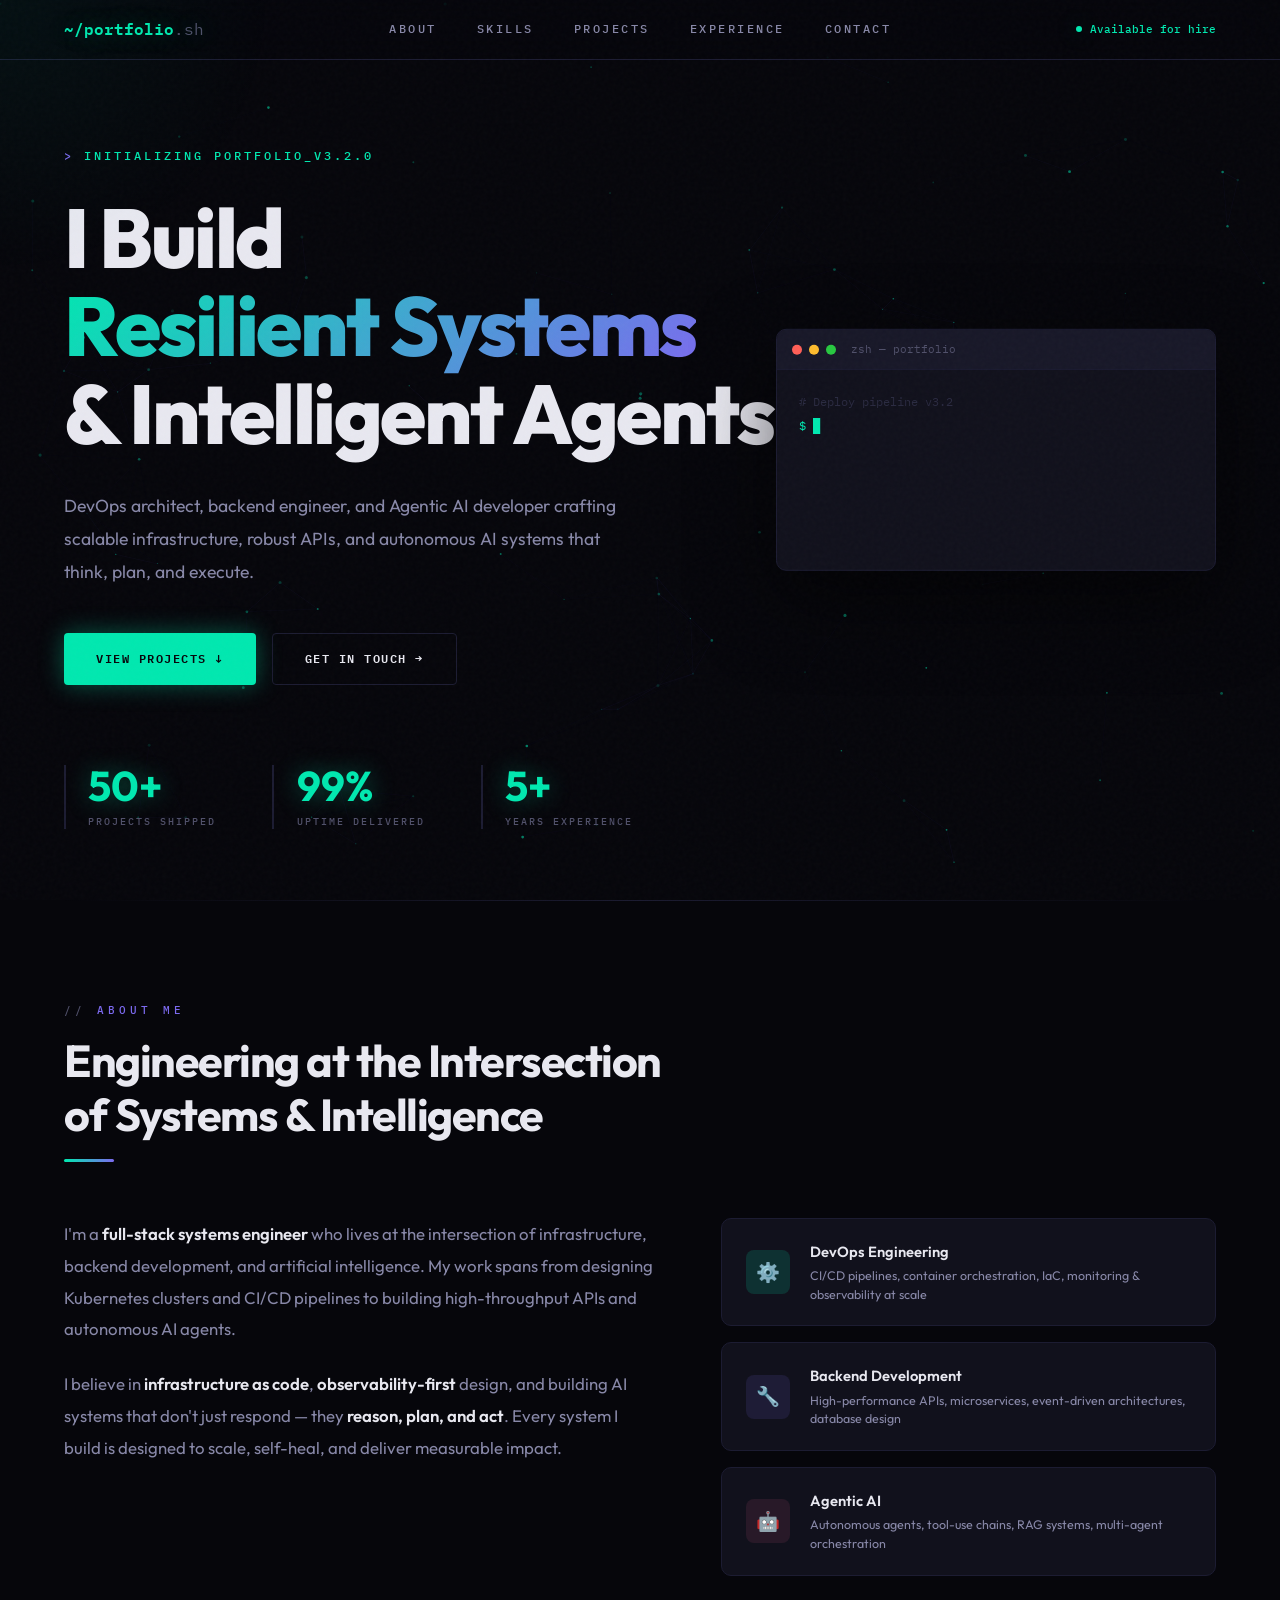
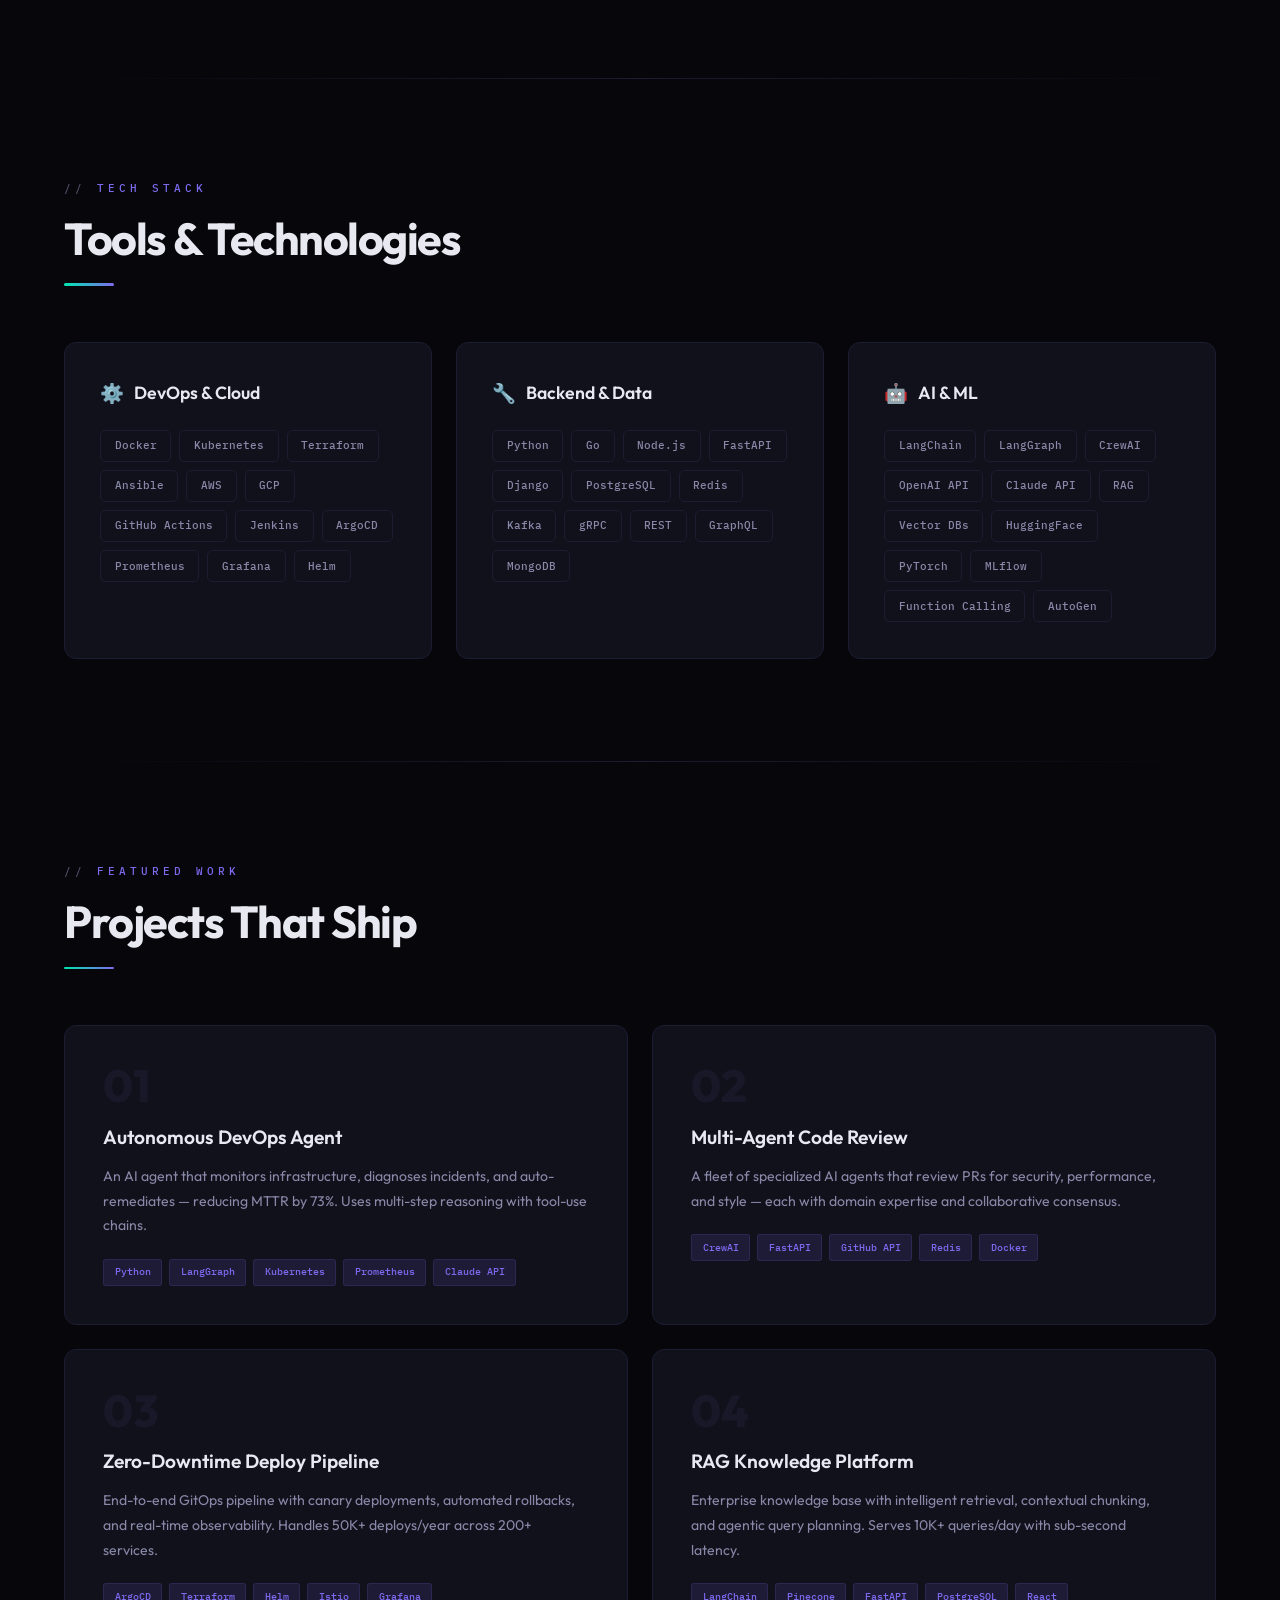
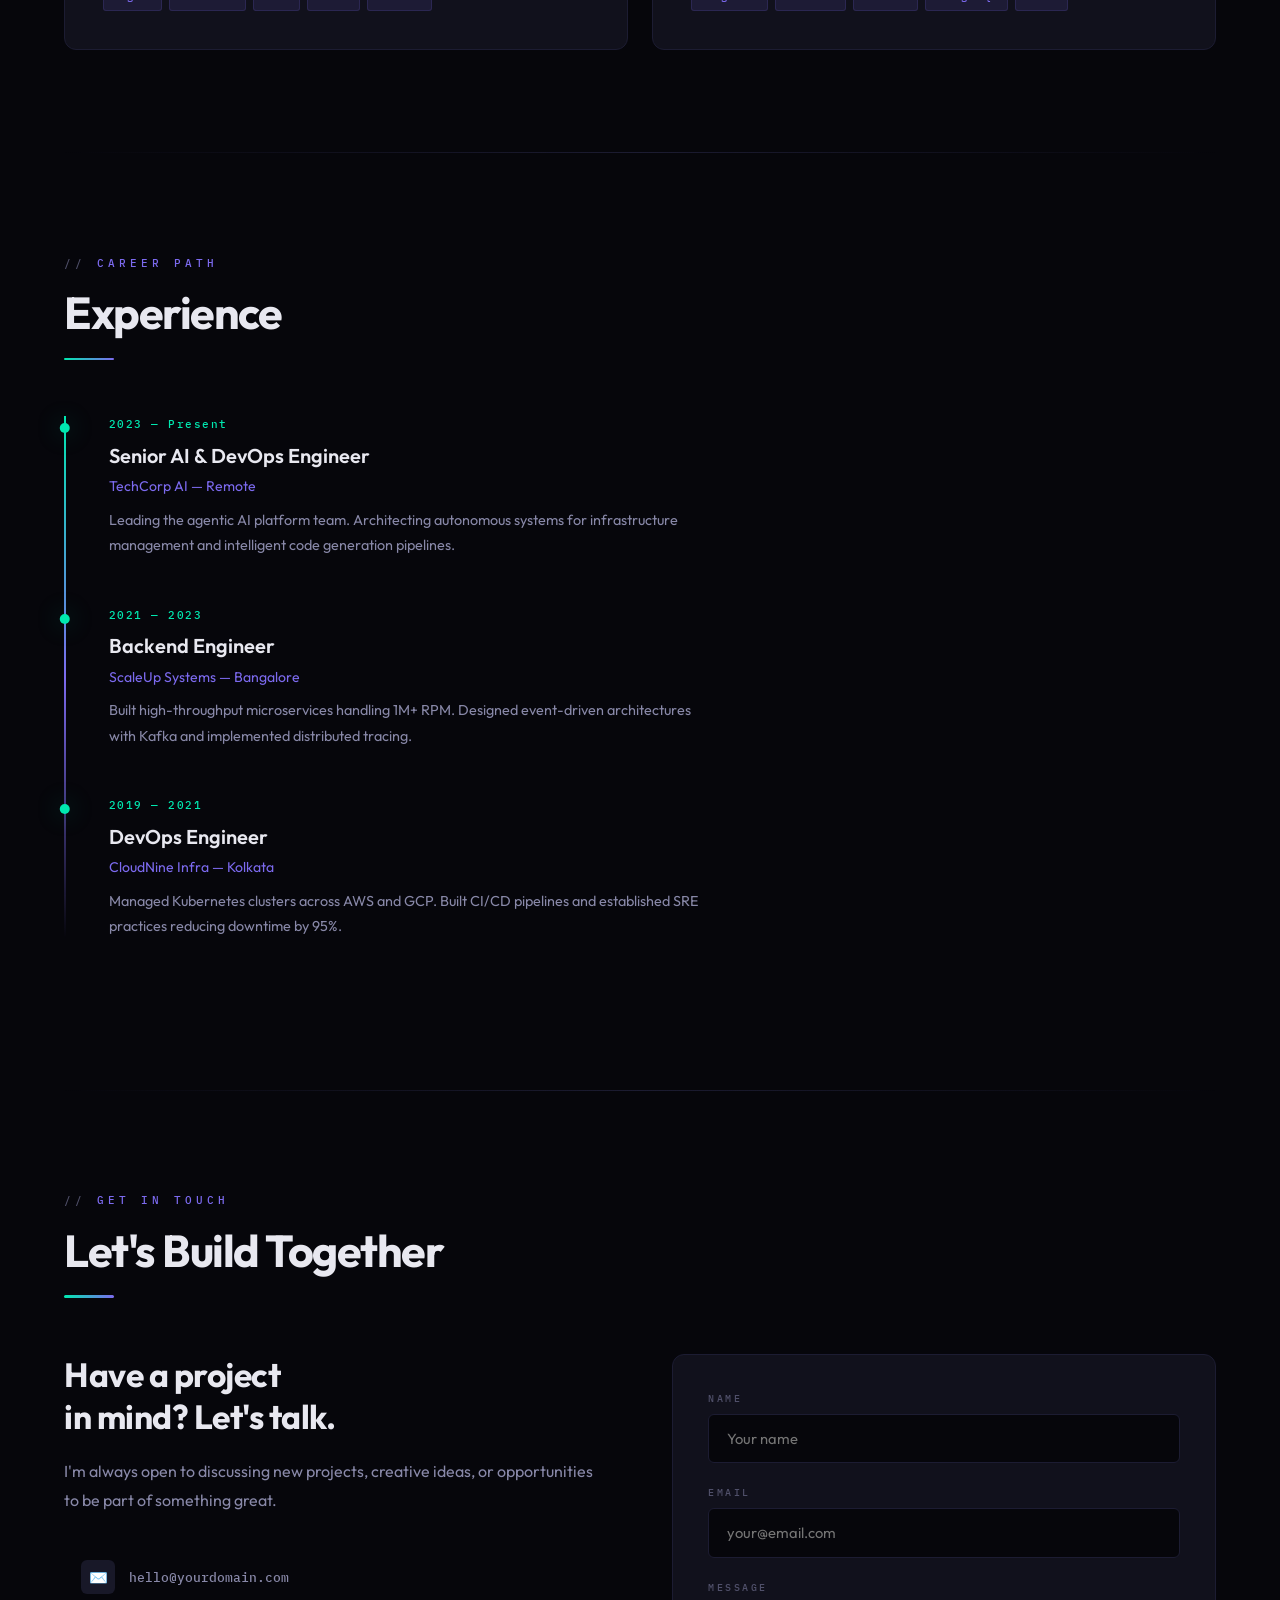
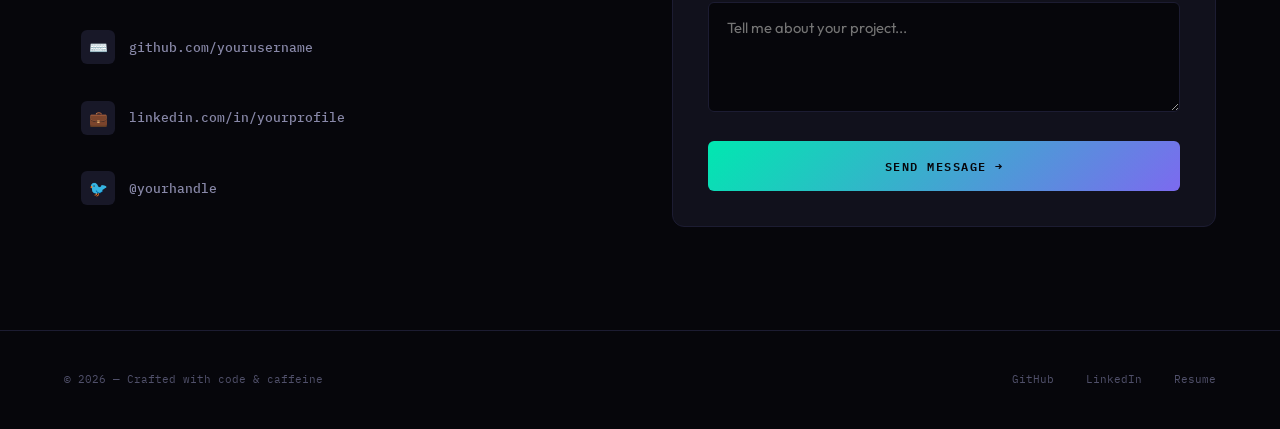
==== portfolio-preview.html @ 7e9af8e0 "First Commit" ====
<!DOCTYPE html>
<html lang="en">
<head>
<meta charset="UTF-8">
<meta name="viewport" content="width=device-width, initial-scale=1.0">
<title>Portfolio — DevOps · Backend · Agentic AI</title>
<link rel="icon" href="data:image/svg+xml,<svg xmlns='http://www.w3.org/2000/svg' viewBox='0 0 100 100'><text y='.9em' font-size='90'>⚡</text></svg>">
<style>
@import url('https://fonts.googleapis.com/css2?family=IBM+Plex+Mono:wght@300;400;500;600;700&family=Outfit:wght@300;400;500;600;700;800;900&display=swap');

:root {
  --bg:#06060b;--bg2:#0c0c14;--surf:#11111c;--elev:#181828;
  --brd:#1c1c32;--brd2:#2a2a48;
  --t1:#e8e8f0;--t2:#8888a8;--t3:#50506a;
  --ac:#00e8b0;--ac-d:rgba(0,232,176,0.15);--ac-g:0 0 24px rgba(0,232,176,0.35);
  --ac2:#7c6aef;--ac2-d:rgba(124,106,239,0.12);--ac2-g:0 0 24px rgba(124,106,239,0.3);
  --ac3:#f06292;
  --fm:'IBM Plex Mono',monospace;--fd:'Outfit',sans-serif;
  --px:clamp(1.5rem,5vw,6rem);--py:clamp(4rem,8vw,8rem);
  --eo:cubic-bezier(0.16,1,0.3,1);
}

*,*::before,*::after{margin:0;padding:0;box-sizing:border-box}
html{scroll-behavior:smooth;scrollbar-width:thin;scrollbar-color:var(--ac2) var(--bg)}
body{font-family:var(--fd);background:var(--bg);color:var(--t1);overflow-x:hidden;-webkit-font-smoothing:antialiased;line-height:1.6}
a{color:inherit;text-decoration:none}

body::before{content:'';position:fixed;inset:0;z-index:9998;pointer-events:none;opacity:0.025;
background-image:url("data:image/svg+xml,%3Csvg viewBox='0 0 256 256' xmlns='http://www.w3.org/2000/svg'%3E%3Cfilter id='n'%3E%3CfeTurbulence type='fractalNoise' baseFrequency='0.9' numOctaves='4' stitchTiles='stitch'/%3E%3C/filter%3E%3Crect width='100%25' height='100%25' filter='url(%23n)'/%3E%3C/svg%3E");background-repeat:repeat}

#cursor-glow{position:fixed;width:600px;height:600px;border-radius:50%;pointer-events:none;z-index:9997;
background:radial-gradient(circle,rgba(0,232,176,0.05) 0%,transparent 65%);transform:translate(-50%,-50%);will-change:left,top}
#particles-canvas{position:fixed;inset:0;z-index:0;pointer-events:none}

/* NAV */
nav{position:fixed;top:0;left:0;right:0;z-index:100;padding:1rem var(--px);display:flex;justify-content:space-between;align-items:center;
backdrop-filter:blur(24px) saturate(1.2);background:rgba(6,6,11,0.75);border-bottom:1px solid var(--brd);transition:transform .5s var(--eo)}
nav.hid{transform:translateY(-100%)}
.logo{font-family:var(--fm);font-weight:600;font-size:1rem;color:var(--ac);text-shadow:var(--ac-g)}.logo .d{color:var(--t3);font-weight:400}
.nl{display:flex;gap:2.5rem;align-items:center}
.nl a{font-family:var(--fm);font-size:.72rem;font-weight:500;text-transform:uppercase;letter-spacing:2.5px;color:var(--t2);position:relative;transition:color .3s}
.nl a::after{content:'';position:absolute;bottom:-6px;left:0;width:0;height:1.5px;background:var(--ac);box-shadow:var(--ac-g);transition:width .35s var(--eo)}
.nl a:hover{color:var(--ac)}.nl a:hover::after{width:100%}
.ns{display:flex;align-items:center;gap:.5rem;font-family:var(--fm);font-size:.68rem;font-weight:500;color:var(--ac)}
.sd{width:6px;height:6px;background:var(--ac);border-radius:50%;box-shadow:var(--ac-g);animation:pulse 2.5s infinite}
@keyframes pulse{0%,100%{opacity:1;transform:scale(1)}50%{opacity:.4;transform:scale(1.8)}}

/* HERO */
.hero{position:relative;z-index:1;min-height:100vh;display:flex;align-items:center;padding:calc(5rem + 60px) var(--px) 4rem}
.hc{max-width:820px}
.ht{font-family:var(--fm);font-size:.72rem;font-weight:500;color:var(--ac);letter-spacing:3px;text-transform:uppercase;margin-bottom:1.8rem;opacity:0;animation:su .7s .2s var(--eo) forwards}
.ht::before{content:'> ';color:var(--ac2)}
.hero h1{font-family:var(--fd);font-size:clamp(2.8rem,6.5vw,5.2rem);font-weight:800;line-height:1.06;letter-spacing:-2.5px;margin-bottom:2rem;opacity:0;animation:su .7s .4s var(--eo) forwards}
.hero h1 .l{display:block}
.hero h1 .g{background:linear-gradient(135deg,var(--ac),var(--ac2));-webkit-background-clip:text;-webkit-text-fill-color:transparent;background-clip:text}
.hd{font-size:1.1rem;color:var(--t2);line-height:1.85;max-width:560px;margin-bottom:2.8rem;opacity:0;animation:su .7s .6s var(--eo) forwards}
.ha{display:flex;gap:1rem;flex-wrap:wrap;opacity:0;animation:su .7s .8s var(--eo) forwards}
.btn{font-family:var(--fm);font-size:.76rem;font-weight:600;letter-spacing:1.5px;text-transform:uppercase;padding:.95rem 2rem;border:none;cursor:pointer;display:inline-flex;align-items:center;gap:.55rem;border-radius:4px;transition:all .35s var(--eo)}
.bp{background:var(--ac);color:var(--bg);box-shadow:var(--ac-g)}.bp:hover{transform:translateY(-2px);box-shadow:0 0 50px rgba(0,232,176,.5)}
.bg{background:transparent;color:var(--t1);border:1px solid var(--brd)}.bg:hover{border-color:var(--ac2);color:var(--ac2);box-shadow:var(--ac2-g)}
.hm{display:flex;gap:3.5rem;margin-top:5rem;opacity:0;animation:su .7s 1s var(--eo) forwards}
.met{border-left:2px solid var(--brd);padding-left:1.4rem}
.mv{font-family:var(--fd);font-size:2.6rem;font-weight:700;color:var(--ac);text-shadow:var(--ac-g);line-height:1}
.ml{font-family:var(--fm);font-size:.65rem;font-weight:500;color:var(--t3);text-transform:uppercase;letter-spacing:2px;margin-top:.4rem}

/* Terminal */
.hterm{position:absolute;right:var(--px);top:50%;transform:translateY(-50%);width:440px;background:var(--surf);border:1px solid var(--brd);border-radius:10px;overflow:hidden;opacity:0;animation:sl .9s 1.1s var(--eo) forwards;box-shadow:0 30px 80px rgba(0,0,0,.6)}
.tb{display:flex;align-items:center;gap:7px;padding:11px 15px;background:var(--elev);border-bottom:1px solid var(--brd)}
.td{width:10px;height:10px;border-radius:50%}.td:nth-child(1){background:#ff5f57}.td:nth-child(2){background:#febc2e}.td:nth-child(3){background:#28c840}
.tb .tt{font-family:var(--fm);font-size:.68rem;color:var(--t3);margin-left:8px}
.tbody{padding:1.2rem 1.4rem;font-family:var(--fm);font-size:.73rem;line-height:2.1;color:var(--t3);min-height:200px}
.tbody .c{color:var(--ac)}.tbody .f{color:var(--ac2)}.tbody .s{color:var(--ac3)}.tbody .cm{color:#2a2a40}.tbody .ok{color:var(--ac)}
.tc{animation:blink 1s step-end infinite;color:var(--ac)}
@keyframes blink{0%,100%{opacity:1}50%{opacity:0}}

/* SECTIONS */
section{position:relative;z-index:1;padding:var(--py) var(--px)}
section+section::before{content:'';position:absolute;top:0;left:var(--px);right:var(--px);height:1px;background:linear-gradient(90deg,transparent,var(--brd),transparent)}
.sh{margin-bottom:3.5rem}
.slb{font-family:var(--fm);font-size:.68rem;font-weight:500;color:var(--ac2);text-transform:uppercase;letter-spacing:4px;margin-bottom:.9rem}
.slb::before{content:'// ';color:var(--t3)}
.st{font-family:var(--fd);font-size:clamp(1.8rem,3.5vw,3rem);font-weight:700;letter-spacing:-1.5px;line-height:1.2}
.sr{width:50px;height:2.5px;background:linear-gradient(90deg,var(--ac),var(--ac2));margin-top:1.1rem;border-radius:2px}

/* ABOUT */
.ag{display:grid;grid-template-columns:1.2fr 1fr;gap:4rem;align-items:start}
.at p{color:var(--t2);font-size:1.05rem;line-height:1.9;margin-bottom:1.4rem}.at strong{color:var(--t1);font-weight:600}
.acs{display:flex;flex-direction:column;gap:1rem}
.ac{background:var(--surf);border:1px solid var(--brd);border-radius:10px;padding:1.3rem 1.5rem;display:flex;align-items:center;gap:1.2rem;transition:all .4s var(--eo)}
.ac:hover{border-color:var(--ac);transform:translateX(6px);box-shadow:-4px 0 20px rgba(0,232,176,.1)}
.aci{width:44px;height:44px;display:flex;align-items:center;justify-content:center;border-radius:8px;font-size:1.2rem;flex-shrink:0}
.aci.dv{background:var(--ac-d)}.aci.be{background:var(--ac2-d)}.aci.ai{background:rgba(240,98,146,.1)}
.ac h4{font-size:.92rem;font-weight:600;margin-bottom:.25rem}.ac p{font-size:.78rem;color:var(--t2);line-height:1.5}

/* SKILLS */
.sg{display:grid;grid-template-columns:repeat(3,1fr);gap:1.5rem}
.skl{background:var(--surf);border:1px solid var(--brd);border-radius:12px;padding:2.2rem;transition:all .4s var(--eo);position:relative;overflow:hidden}
.skl::after{content:'';position:absolute;top:0;left:0;right:0;height:2px;background:linear-gradient(90deg,var(--ac),var(--ac2));transform:scaleX(0);transform-origin:left;transition:transform .5s var(--eo)}
.skl:hover::after{transform:scaleX(1)}.skl:hover{border-color:var(--brd2);transform:translateY(-3px);box-shadow:0 20px 50px rgba(0,0,0,.5)}
.sgh{display:flex;align-items:center;gap:.6rem;margin-bottom:1.3rem;font-family:var(--fd);font-size:1.1rem;font-weight:600}
.sgh .ic{font-size:1.2rem}
.tags{display:flex;flex-wrap:wrap;gap:.5rem}
.tag{font-family:var(--fm);font-size:.68rem;font-weight:500;padding:.4rem .85rem;border:1px solid var(--brd);border-radius:5px;color:var(--t2);transition:all .3s var(--eo);cursor:default}
.tag:hover{color:var(--ac);border-color:var(--ac);background:var(--ac-d);box-shadow:var(--ac-g);transform:translateY(-1px)}

/* PROJECTS */
.pg{display:grid;grid-template-columns:repeat(2,1fr);gap:1.5rem}
.pc{background:var(--surf);border:1px solid var(--brd);border-radius:12px;padding:2.4rem;transition:all .5s var(--eo);position:relative;overflow:hidden}
.pc::before{content:'';position:absolute;inset:0;background:radial-gradient(600px circle at var(--mx,50%) var(--my,50%),rgba(0,232,176,.04),transparent 50%);opacity:0;transition:opacity .4s;pointer-events:none}
.pc:hover::before{opacity:1}.pc:hover{border-color:var(--brd2);transform:translateY(-4px);box-shadow:0 30px 70px rgba(0,0,0,.45)}
.pn{font-family:var(--fd);font-size:2.8rem;font-weight:800;color:var(--elev);line-height:1;margin-bottom:.8rem;transition:color .4s}
.pc:hover .pn{color:var(--ac2)}
.pc h3{font-family:var(--fd);font-size:1.2rem;font-weight:600;margin-bottom:.7rem}
.pc p{font-size:.88rem;color:var(--t2);line-height:1.75;margin-bottom:1.3rem}
.pt{display:flex;flex-wrap:wrap;gap:.45rem}
.pt span{font-family:var(--fm);font-size:.62rem;font-weight:500;padding:.3rem .65rem;background:var(--ac2-d);border:1px solid rgba(124,106,239,.15);border-radius:3px;color:var(--ac2)}

/* TIMELINE */
.tl{position:relative;padding-left:2.8rem}
.tl::before{content:'';position:absolute;left:0;top:0;bottom:0;width:1.5px;background:linear-gradient(180deg,var(--ac),var(--ac2),transparent)}
.ti{position:relative;margin-bottom:3rem}
.ti::before{content:'';position:absolute;left:-2.8rem;top:7px;width:10px;height:10px;border-radius:50%;background:var(--ac);box-shadow:var(--ac-g);transform:translateX(-4.25px)}
.tdt{font-family:var(--fm);font-size:.68rem;font-weight:500;color:var(--ac);letter-spacing:1.5px;margin-bottom:.4rem}
.ti h3{font-family:var(--fd);font-size:1.25rem;font-weight:600;margin-bottom:.2rem}
.ti h4{font-size:.88rem;color:var(--ac2);font-weight:400;margin-bottom:.65rem}
.ti p{font-size:.9rem;color:var(--t2);line-height:1.75;max-width:600px}

/* CONTACT */
.cg{display:grid;grid-template-columns:1fr 1fr;gap:4rem}
.ci h3{font-family:var(--fd);font-size:2.1rem;font-weight:700;letter-spacing:-.5px;margin-bottom:1.2rem;line-height:1.25}
.ci p{color:var(--t2);line-height:1.85;margin-bottom:2rem}
.cls{display:flex;flex-direction:column;gap:.75rem}
.cl{display:flex;align-items:center;gap:.9rem;font-family:var(--fm);font-size:.82rem;font-weight:500;color:var(--t2);padding:.7rem 1rem;border-radius:8px;border:1px solid transparent;transition:all .3s var(--eo)}
.cl:hover{color:var(--ac);border-color:var(--brd);background:var(--surf)}
.cli{width:34px;height:34px;display:flex;align-items:center;justify-content:center;background:var(--elev);border-radius:6px;font-size:.95rem}
.cf{background:var(--surf);border:1px solid var(--brd);border-radius:12px;padding:2.2rem}
.fg{margin-bottom:1.3rem}
.fg label{font-family:var(--fm);font-size:.65rem;font-weight:500;text-transform:uppercase;letter-spacing:2.5px;color:var(--t3);display:block;margin-bottom:.45rem}
.fg input,.fg textarea{width:100%;background:var(--bg);border:1px solid var(--brd);border-radius:6px;padding:.9rem 1.1rem;color:var(--t1);font-family:var(--fd);font-size:.92rem;outline:none;transition:border-color .3s,box-shadow .3s}
.fg input:focus,.fg textarea:focus{border-color:var(--ac);box-shadow:0 0 0 3px var(--ac-d)}
.fg textarea{min-height:110px;resize:vertical}
.bs{font-family:var(--fm);font-size:.76rem;font-weight:600;letter-spacing:1.5px;text-transform:uppercase;padding:.95rem 2rem;width:100%;border:none;border-radius:6px;cursor:pointer;background:linear-gradient(135deg,var(--ac),var(--ac2));color:var(--bg);transition:all .35s var(--eo)}
.bs:hover{transform:translateY(-2px);box-shadow:0 0 40px rgba(0,232,176,.25),0 0 40px rgba(124,106,239,.25)}
.fst{font-family:var(--fm);font-size:.78rem;margin-top:1rem;padding:.8rem 1rem;border-radius:6px;display:none}
.fst.ok{display:block;background:var(--ac-d);color:var(--ac);border:1px solid rgba(0,232,176,.2)}
.fst.er{display:block;background:rgba(240,98,146,.08);color:var(--ac3);border:1px solid rgba(240,98,146,.15)}

/* FOOTER */
footer{position:relative;z-index:1;padding:2.5rem var(--px);border-top:1px solid var(--brd);display:flex;justify-content:space-between;align-items:center}
footer span{font-family:var(--fm);font-size:.7rem;color:var(--t3)}
.fl{display:flex;gap:2rem}.fl a{font-family:var(--fm);font-size:.7rem;color:var(--t3);transition:color .3s}.fl a:hover{color:var(--ac)}

/* ANIMATIONS */
@keyframes su{from{opacity:0;transform:translateY(30px)}to{opacity:1;transform:translateY(0)}}
@keyframes sl{from{opacity:0;transform:translate(40px,-50%)}to{opacity:1;transform:translate(0,-50%)}}
.rv{opacity:0;transform:translateY(35px);transition:opacity .7s var(--eo),transform .7s var(--eo)}
.rv.vis{opacity:1;transform:translateY(0)}.rv.d1{transition-delay:.1s}.rv.d2{transition-delay:.2s}.rv.d3{transition-delay:.3s}

/* RESPONSIVE */
@media(max-width:1100px){.hterm{display:none}}
@media(max-width:900px){.sg,.pg{grid-template-columns:1fr}.ag,.cg{grid-template-columns:1fr}.hm{gap:2rem;flex-wrap:wrap}}
@media(max-width:600px){nav .nl{gap:1rem}nav .nl a{font-size:.62rem;letter-spacing:1px}nav .ns{display:none}.hero h1{font-size:2.3rem;letter-spacing:-1px}footer{flex-direction:column;gap:1rem;text-align:center}}
</style>
</head>
<body>
<div id="cursor-glow"></div>
<canvas id="particles-canvas"></canvas>

<!-- NAV -->
<nav>
  <div class="logo">~/portfolio<span class="d">.sh</span></div>
  <div class="nl">
    <a href="#about">About</a>
    <a href="#skills">Skills</a>
    <a href="#projects">Projects</a>
    <a href="#experience">Experience</a>
    <a href="#contact">Contact</a>
  </div>
  <div class="ns"><div class="sd"></div>Available for hire</div>
</nav>

<!-- HERO -->
<section class="hero">
  <div class="hc">
    <div class="ht">Initializing portfolio_v3.2.0</div>
    <h1>
      <span class="l">I Build</span>
      <span class="l"><span class="g">Resilient Systems</span></span>
      <span class="l">& Intelligent Agents</span>
    </h1>
    <p class="hd">DevOps architect, backend engineer, and Agentic AI developer crafting scalable infrastructure, robust APIs, and autonomous AI systems that think, plan, and execute.</p>
    <div class="ha">
      <a href="#projects" class="btn bp">View Projects ↓</a>
      <a href="#contact" class="btn bg">Get in Touch →</a>
    </div>
    <div class="hm">
      <div class="met"><div class="mv" data-target="50" data-suffix="+">0</div><div class="ml">Projects Shipped</div></div>
      <div class="met"><div class="mv" data-target="99" data-suffix="%">0</div><div class="ml">Uptime Delivered</div></div>
      <div class="met"><div class="mv" data-target="5" data-suffix="+">0</div><div class="ml">Years Experience</div></div>
    </div>
  </div>
  <div class="hterm">
    <div class="tb"><div class="td"></div><div class="td"></div><div class="td"></div><span class="tt">zsh — portfolio</span></div>
    <div class="tbody" id="tlines"></div>
  </div>
</section>

<!-- ABOUT -->
<section id="about">
  <div class="sh rv"><div class="slb">About Me</div><h2 class="st">Engineering at the Intersection<br>of Systems & Intelligence</h2><div class="sr"></div></div>
  <div class="ag">
    <div class="at rv">
      <p>I'm a <strong>full-stack systems engineer</strong> who lives at the intersection of infrastructure, backend development, and artificial intelligence. My work spans from designing Kubernetes clusters and CI/CD pipelines to building high-throughput APIs and autonomous AI agents.</p>
      <p>I believe in <strong>infrastructure as code</strong>, <strong>observability-first</strong> design, and building AI systems that don't just respond — they <strong>reason, plan, and act</strong>. Every system I build is designed to scale, self-heal, and deliver measurable impact.</p>
    </div>
    <div class="acs">
      <div class="ac rv d1"><div class="aci dv">⚙️</div><div><h4>DevOps Engineering</h4><p>CI/CD pipelines, container orchestration, IaC, monitoring & observability at scale</p></div></div>
      <div class="ac rv d2"><div class="aci be">🔧</div><div><h4>Backend Development</h4><p>High-performance APIs, microservices, event-driven architectures, database design</p></div></div>
      <div class="ac rv d3"><div class="aci ai">🤖</div><div><h4>Agentic AI</h4><p>Autonomous agents, tool-use chains, RAG systems, multi-agent orchestration</p></div></div>
    </div>
  </div>
</section>

<!-- SKILLS -->
<section id="skills">
  <div class="sh rv"><div class="slb">Tech Stack</div><h2 class="st">Tools & Technologies</h2><div class="sr"></div></div>
  <div class="sg">
    <div class="skl rv d1">
      <div class="sgh"><span class="ic">⚙️</span> DevOps & Cloud</div>
      <div class="tags">
        <span class="tag">Docker</span><span class="tag">Kubernetes</span><span class="tag">Terraform</span><span class="tag">Ansible</span>
        <span class="tag">AWS</span><span class="tag">GCP</span><span class="tag">GitHub Actions</span><span class="tag">Jenkins</span>
        <span class="tag">ArgoCD</span><span class="tag">Prometheus</span><span class="tag">Grafana</span><span class="tag">Helm</span>
      </div>
    </div>
    <div class="skl rv d2">
      <div class="sgh"><span class="ic">🔧</span> Backend & Data</div>
      <div class="tags">
        <span class="tag">Python</span><span class="tag">Go</span><span class="tag">Node.js</span><span class="tag">FastAPI</span>
        <span class="tag">Django</span><span class="tag">PostgreSQL</span><span class="tag">Redis</span><span class="tag">Kafka</span>
        <span class="tag">gRPC</span><span class="tag">REST</span><span class="tag">GraphQL</span><span class="tag">MongoDB</span>
      </div>
    </div>
    <div class="skl rv d3">
      <div class="sgh"><span class="ic">🤖</span> AI & ML</div>
      <div class="tags">
        <span class="tag">LangChain</span><span class="tag">LangGraph</span><span class="tag">CrewAI</span><span class="tag">OpenAI API</span>
        <span class="tag">Claude API</span><span class="tag">RAG</span><span class="tag">Vector DBs</span><span class="tag">HuggingFace</span>
        <span class="tag">PyTorch</span><span class="tag">MLflow</span><span class="tag">Function Calling</span><span class="tag">AutoGen</span>
      </div>
    </div>
  </div>
</section>

<!-- PROJECTS -->
<section id="projects">
  <div class="sh rv"><div class="slb">Featured Work</div><h2 class="st">Projects That Ship</h2><div class="sr"></div></div>
  <div class="pg">
    <div class="pc rv">
      <div class="pn">01</div><h3>Autonomous DevOps Agent</h3>
      <p>An AI agent that monitors infrastructure, diagnoses incidents, and auto-remediates — reducing MTTR by 73%. Uses multi-step reasoning with tool-use chains.</p>
      <div class="pt"><span>Python</span><span>LangGraph</span><span>Kubernetes</span><span>Prometheus</span><span>Claude API</span></div>
    </div>
    <div class="pc rv">
      <div class="pn">02</div><h3>Multi-Agent Code Review</h3>
      <p>A fleet of specialized AI agents that review PRs for security, performance, and style — each with domain expertise and collaborative consensus.</p>
      <div class="pt"><span>CrewAI</span><span>FastAPI</span><span>GitHub API</span><span>Redis</span><span>Docker</span></div>
    </div>
    <div class="pc rv">
      <div class="pn">03</div><h3>Zero-Downtime Deploy Pipeline</h3>
      <p>End-to-end GitOps pipeline with canary deployments, automated rollbacks, and real-time observability. Handles 50K+ deploys/year across 200+ services.</p>
      <div class="pt"><span>ArgoCD</span><span>Terraform</span><span>Helm</span><span>Istio</span><span>Grafana</span></div>
    </div>
    <div class="pc rv">
      <div class="pn">04</div><h3>RAG Knowledge Platform</h3>
      <p>Enterprise knowledge base with intelligent retrieval, contextual chunking, and agentic query planning. Serves 10K+ queries/day with sub-second latency.</p>
      <div class="pt"><span>LangChain</span><span>Pinecone</span><span>FastAPI</span><span>PostgreSQL</span><span>React</span></div>
    </div>
  </div>
</section>

<!-- EXPERIENCE -->
<section id="experience">
  <div class="sh rv"><div class="slb">Career Path</div><h2 class="st">Experience</h2><div class="sr"></div></div>
  <div class="tl">
    <div class="ti rv"><div class="tdt">2023 — Present</div><h3>Senior AI & DevOps Engineer</h3><h4>TechCorp AI — Remote</h4><p>Leading the agentic AI platform team. Architecting autonomous systems for infrastructure management and intelligent code generation pipelines.</p></div>
    <div class="ti rv"><div class="tdt">2021 — 2023</div><h3>Backend Engineer</h3><h4>ScaleUp Systems — Bangalore</h4><p>Built high-throughput microservices handling 1M+ RPM. Designed event-driven architectures with Kafka and implemented distributed tracing.</p></div>
    <div class="ti rv"><div class="tdt">2019 — 2021</div><h3>DevOps Engineer</h3><h4>CloudNine Infra — Kolkata</h4><p>Managed Kubernetes clusters across AWS and GCP. Built CI/CD pipelines and established SRE practices reducing downtime by 95%.</p></div>
  </div>
</section>

<!-- CONTACT -->
<section id="contact">
  <div class="sh rv"><div class="slb">Get in Touch</div><h2 class="st">Let's Build Together</h2><div class="sr"></div></div>
  <div class="cg">
    <div class="ci rv">
      <h3>Have a project<br>in mind? Let's talk.</h3>
      <p>I'm always open to discussing new projects, creative ideas, or opportunities to be part of something great.</p>
      <div class="cls">
        <a href="mailto:hello@yourdomain.com" class="cl"><span class="cli">✉️</span>hello@yourdomain.com</a>
        <a href="https://github.com/yourusername" class="cl"><span class="cli">⌨️</span>github.com/yourusername</a>
        <a href="https://linkedin.com/in/yourprofile" class="cl"><span class="cli">💼</span>linkedin.com/in/yourprofile</a>
        <a href="https://twitter.com/yourhandle" class="cl"><span class="cli">🐦</span>@yourhandle</a>
      </div>
    </div>
    <div class="cf rv" id="contact-form">
      <div class="fg"><label>Name</label><input type="text" placeholder="Your name" id="cf-name"></div>
      <div class="fg"><label>Email</label><input type="email" placeholder="your@email.com" id="cf-email"></div>
      <div class="fg"><label>Message</label><textarea placeholder="Tell me about your project..." id="cf-msg"></textarea></div>
      <button class="bs" id="cf-btn">Send Message →</button>
      <div class="fst" id="cf-status"></div>
    </div>
  </div>
</section>

<footer>
  <span>© 2026 — Crafted with code & caffeine</span>
  <div class="fl"><a href="#">GitHub</a><a href="#">LinkedIn</a><a href="#">Resume</a></div>
</footer>

<script>
/* ═══ PARTICLES ═══ */
(function(){
  const c=document.getElementById('particles-canvas'),x=c.getContext('2d');
  let w,h,ps=[],m={x:-9e3,y:-9e3};
  function resize(){w=c.width=innerWidth;h=c.height=innerHeight;
    const t=w<768?45:100;while(ps.length<t)ps.push(mk());while(ps.length>t)ps.pop()}
  function mk(){return{x:Math.random()*(w||innerWidth),y:Math.random()*(h||innerHeight),
    vx:(Math.random()-.5)*.7,vy:(Math.random()-.5)*.7,
    sz:Math.random()*1.2+.5,op:Math.random()*.45+.1}}
  function loop(){
    x.clearRect(0,0,w,h);
    for(let i=0;i<ps.length;i++){
      const p=ps[i];p.x+=p.vx;p.y+=p.vy;
      const dx=m.x-p.x,dy=m.y-p.y,d=Math.sqrt(dx*dx+dy*dy);
      if(d<160&&d>0){p.x-=dx*.015;p.y-=dy*.015}
      if(p.x<-10)p.x=w+10;if(p.x>w+10)p.x=-10;
      if(p.y<-10)p.y=h+10;if(p.y>h+10)p.y=-10;
      x.beginPath();x.arc(p.x,p.y,p.sz,0,Math.PI*2);
      x.fillStyle=`rgba(0,232,176,${p.op})`;x.fill();
      for(let j=i+1;j<ps.length;j++){
        const dx2=p.x-ps[j].x,dy2=p.y-ps[j].y,d2=Math.sqrt(dx2*dx2+dy2*dy2);
        if(d2<130){x.beginPath();x.moveTo(p.x,p.y);x.lineTo(ps[j].x,ps[j].y);
          x.strokeStyle=`rgba(124,106,239,${.12*(1-d2/130)})`;x.lineWidth=.5;x.stroke()}
      }
    }
    requestAnimationFrame(loop);
  }
  addEventListener('resize',resize);
  addEventListener('mousemove',e=>{m.x=e.clientX;m.y=e.clientY});
  resize();loop();
})();

/* ═══ CURSOR GLOW ═══ */
(function(){
  const g=document.getElementById('cursor-glow');
  let mx=0,my=0,gx=0,gy=0;
  addEventListener('mousemove',e=>{mx=e.clientX;my=e.clientY});
  (function f(){gx+=(mx-gx)*.08;gy+=(my-gy)*.08;g.style.left=gx+'px';g.style.top=gy+'px';requestAnimationFrame(f)})();
})();

/* ═══ SCROLL REVEAL ═══ */
(function(){
  const obs=new IntersectionObserver(es=>{es.forEach(e=>{if(e.isIntersecting){e.target.classList.add('vis');obs.unobserve(e.target)}})},{threshold:.12,rootMargin:'0px 0px -40px 0px'});
  document.querySelectorAll('.rv').forEach(el=>obs.observe(el));
})();

/* ═══ COUNTER ═══ */
(function(){
  const obs=new IntersectionObserver(es=>{es.forEach(e=>{if(!e.isIntersecting)return;
    const el=e.target,t=+el.dataset.target,s=el.dataset.suffix||'',st=performance.now();
    (function f(n){const p=Math.min((n-st)/1500,1),v=1-Math.pow(1-p,3);
    el.textContent=Math.floor(v*t)+s;if(p<1)requestAnimationFrame(f)})(st);
    obs.unobserve(el)})},{threshold:.5});
  document.querySelectorAll('.mv').forEach(m=>obs.observe(m));
})();

/* ═══ NAV HIDE ═══ */
(function(){
  const n=document.querySelector('nav');let ls=0;
  addEventListener('scroll',()=>{const c=scrollY;
    if(c>ls&&c>80)n.classList.add('hid');else n.classList.remove('hid');ls=c});
})();

/* ═══ PROJECT CARD MOUSE ═══ */
document.querySelectorAll('.pc').forEach(c=>{
  c.addEventListener('mousemove',e=>{const r=c.getBoundingClientRect();
    c.style.setProperty('--mx',(e.clientX-r.left)+'px');
    c.style.setProperty('--my',(e.clientY-r.top)+'px')})});

/* ═══ TERMINAL TYPING ═══ */
(function(){
  const el=document.getElementById('tlines');if(!el)return;
  const cmds=[
    {t:'# Deploy pipeline v3.2',cls:'cm'},
    {p:1,t:'kubectl apply <span class="f">-f</span> <span class="s">deployment.yaml</span>'},
    {p:1,t:'docker build <span class="f">-t</span> <span class="s">agent-core:latest</span> .'},
    {p:1,t:'terraform plan <span class="f">-var-file</span>=<span class="s">prod.tfvars</span>'},
    {p:1,t:'python <span class="s">agent.py</span> <span class="f">--mode</span> autonomous'},
    {p:1,t:'pytest <span class="f">-v</span> <span class="s">tests/</span>',sx:' <span class="ok">✓ 142 passed</span>'},
    {p:1,t:'git push origin main',sx:' <span class="ok">→ deployed</span>'}
  ];
  const sl=ms=>new Promise(r=>setTimeout(r,ms));
  async function run(){
    await sl(1800);
    for(const cmd of cmds){
      const d=document.createElement('div');d.style.minHeight='1.5em';el.appendChild(d);
      if(cmd.cls){
        const plain=cmd.t;let o='';
        for(let i=0;i<plain.length;i++){o+=plain[i];d.innerHTML=`<span class="${cmd.cls}">${o}<span class="tc">█</span></span>`;await sl(18)}
        d.innerHTML=`<span class="${cmd.cls}">${plain}</span>`;
      }else{
        const stripped=cmd.t.replace(/<[^>]*>/g,'');
        d.innerHTML=`<span class="c">$</span> <span class="tc">█</span>`;await sl(200);
        for(let i=0;i<stripped.length;i++){d.innerHTML=`<span class="c">$</span> ${stripped.substring(0,i+1)}<span class="tc">█</span>`;await sl(30)}
        d.innerHTML=`<span class="c">$</span> ${cmd.t}`;
        if(cmd.sx){await sl(300);d.innerHTML+=cmd.sx}
      }
      await sl(400);
    }
    const f=document.createElement('div');f.style.minHeight='1.5em';
    f.innerHTML=`<span class="c">$</span> <span class="tc">█</span>`;el.appendChild(f);
  }
  run();
})();

/* ═══ CONTACT FORM (standalone mock) ═══ */
document.getElementById('cf-btn').addEventListener('click',()=>{
  const n=document.getElementById('cf-name').value.trim(),
        e=document.getElementById('cf-email').value.trim(),
        m=document.getElementById('cf-msg').value.trim(),
        s=document.getElementById('cf-status');
  if(!n||!e||!m){s.className='fst er';s.textContent='Please fill in all fields.';return}
  if(m.length<10){s.className='fst er';s.textContent='Message must be at least 10 characters.';return}
  // In standalone mode, simulate success
  s.className='fst ok';s.textContent='Message sent! (Connect the Python backend for real delivery)';
  document.getElementById('cf-name').value='';document.getElementById('cf-email').value='';document.getElementById('cf-msg').value='';
});
</script>
</body>
</html>
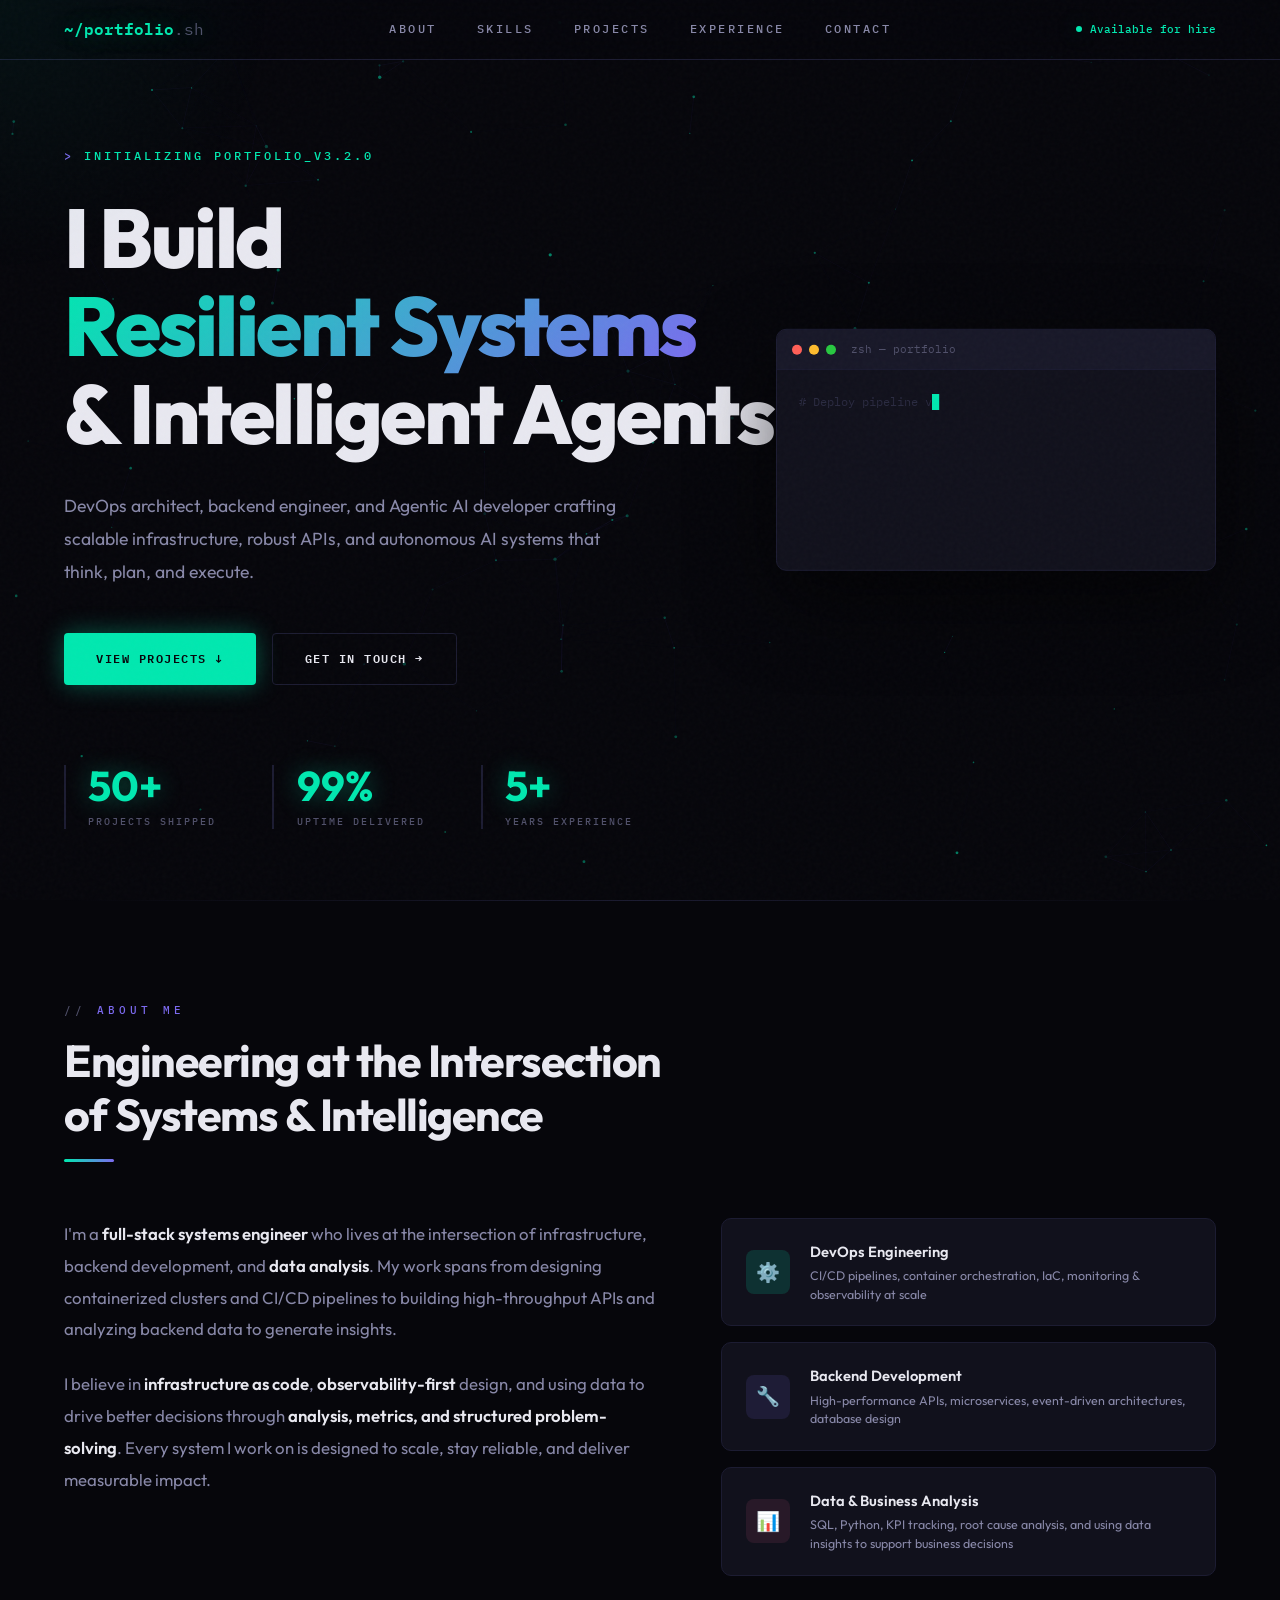
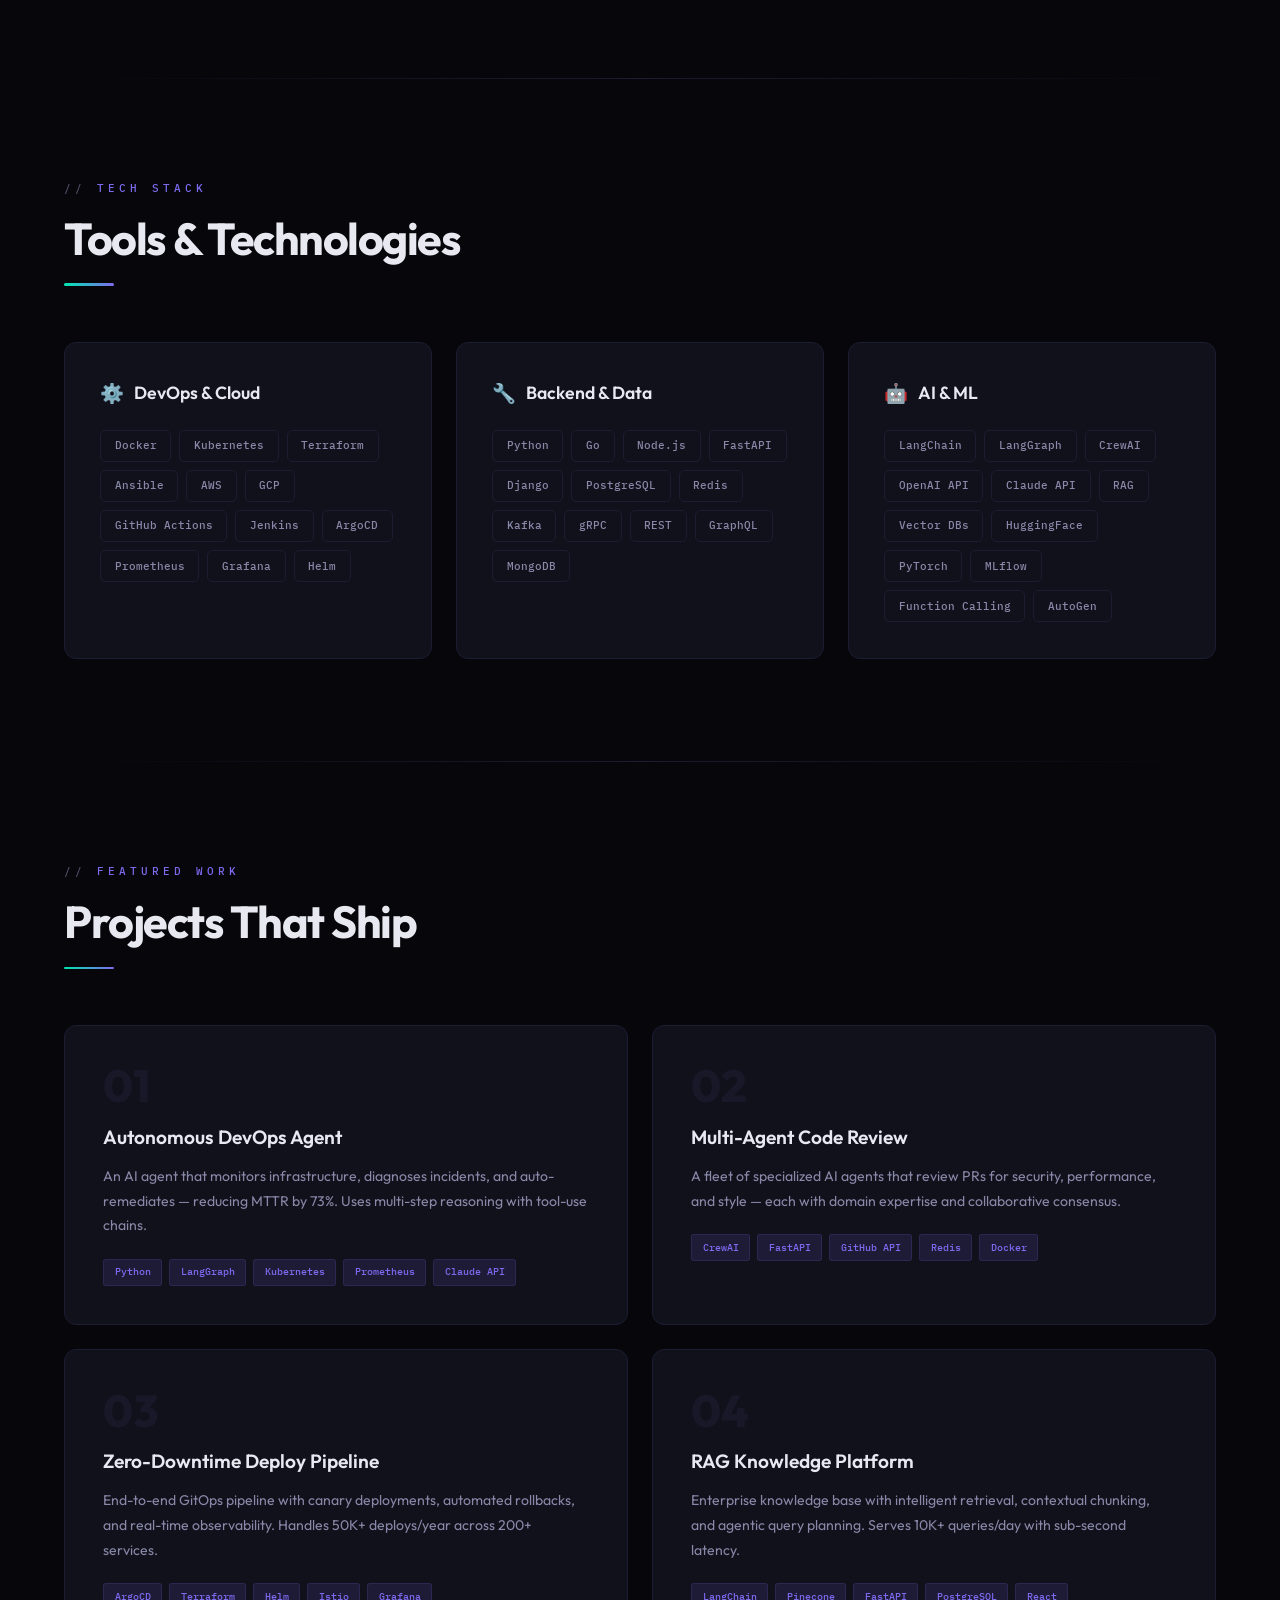
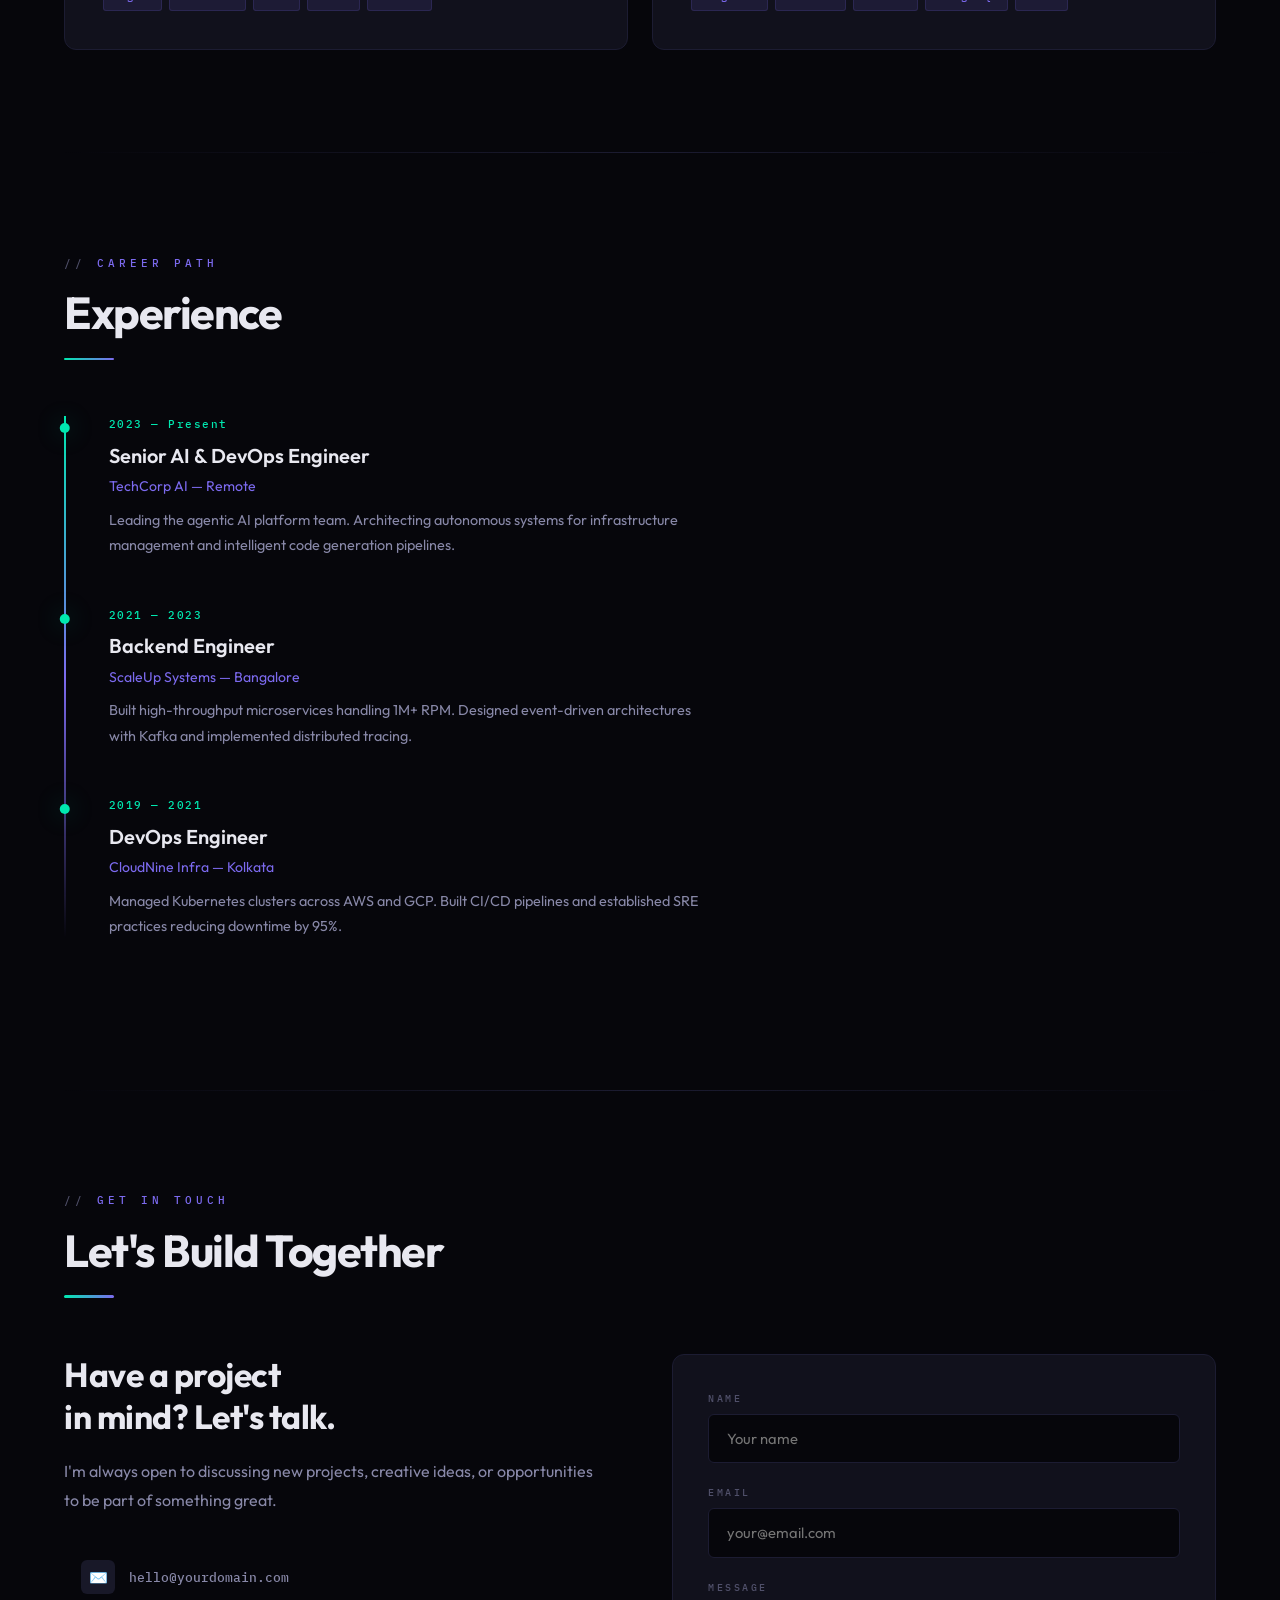
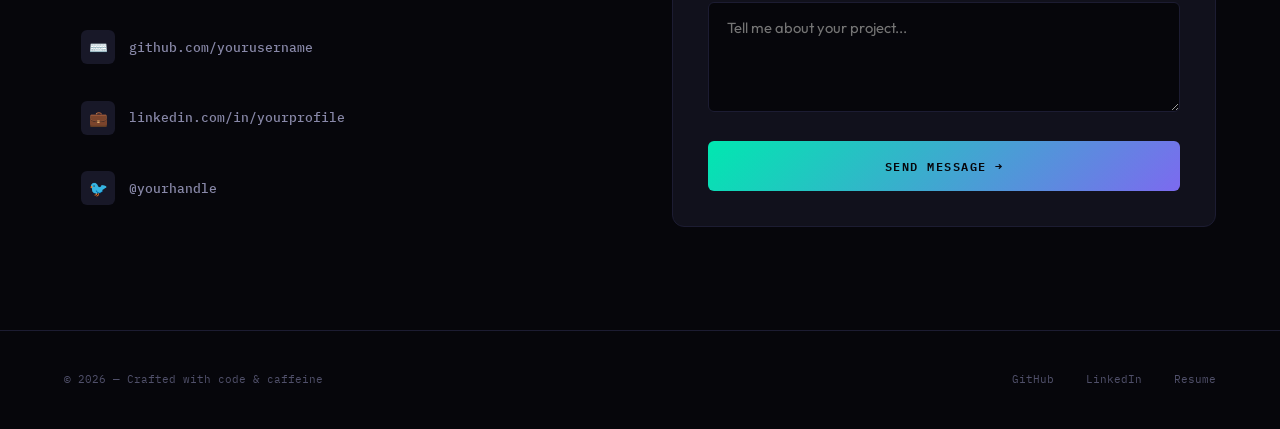
==== commit 264baec9: "Latest update" ====
--- a/portfolio-preview.html
+++ b/portfolio-preview.html
@@ -210,13 +210,35 @@
   <div class="sh rv"><div class="slb">About Me</div><h2 class="st">Engineering at the Intersection<br>of Systems & Intelligence</h2><div class="sr"></div></div>
   <div class="ag">
     <div class="at rv">
-      <p>I'm a <strong>full-stack systems engineer</strong> who lives at the intersection of infrastructure, backend development, and artificial intelligence. My work spans from designing Kubernetes clusters and CI/CD pipelines to building high-throughput APIs and autonomous AI agents.</p>
-      <p>I believe in <strong>infrastructure as code</strong>, <strong>observability-first</strong> design, and building AI systems that don't just respond — they <strong>reason, plan, and act</strong>. Every system I build is designed to scale, self-heal, and deliver measurable impact.</p>
-    </div>
+      <p>I'm a <strong>full-stack systems engineer</strong> who lives at the intersection of infrastructure, backend development, and <strong>data analysis</strong>. My work spans from designing containerized clusters and CI/CD pipelines to building high-throughput APIs and analyzing backend data to generate insights.</p>
+      
+      <p>I believe in <strong>infrastructure as code</strong>, <strong>observability-first</strong> design, and using data to drive better decisions through <strong>analysis, metrics, and structured problem-solving</strong>. Every system I work on is designed to scale, stay reliable, and deliver measurable impact.</p>
+    </div>
+
     <div class="acs">
-      <div class="ac rv d1"><div class="aci dv">⚙️</div><div><h4>DevOps Engineering</h4><p>CI/CD pipelines, container orchestration, IaC, monitoring & observability at scale</p></div></div>
-      <div class="ac rv d2"><div class="aci be">🔧</div><div><h4>Backend Development</h4><p>High-performance APIs, microservices, event-driven architectures, database design</p></div></div>
-      <div class="ac rv d3"><div class="aci ai">🤖</div><div><h4>Agentic AI</h4><p>Autonomous agents, tool-use chains, RAG systems, multi-agent orchestration</p></div></div>
+      <div class="ac rv d1">
+        <div class="aci dv">⚙️</div>
+        <div>
+          <h4>DevOps Engineering</h4>
+          <p>CI/CD pipelines, container orchestration, IaC, monitoring & observability at scale</p>
+        </div>
+      </div>
+
+      <div class="ac rv d2">
+        <div class="aci be">🔧</div>
+        <div>
+          <h4>Backend Development</h4>
+          <p>High-performance APIs, microservices, event-driven architectures, database design</p>
+        </div>
+      </div>
+
+      <div class="ac rv d3">
+        <div class="aci ai">📊</div>
+        <div>
+          <h4>Data & Business Analysis</h4>
+          <p>SQL, Python, KPI tracking, root cause analysis, and using data insights to support business decisions</p>
+        </div>
+      </div>
     </div>
   </div>
 </section>
